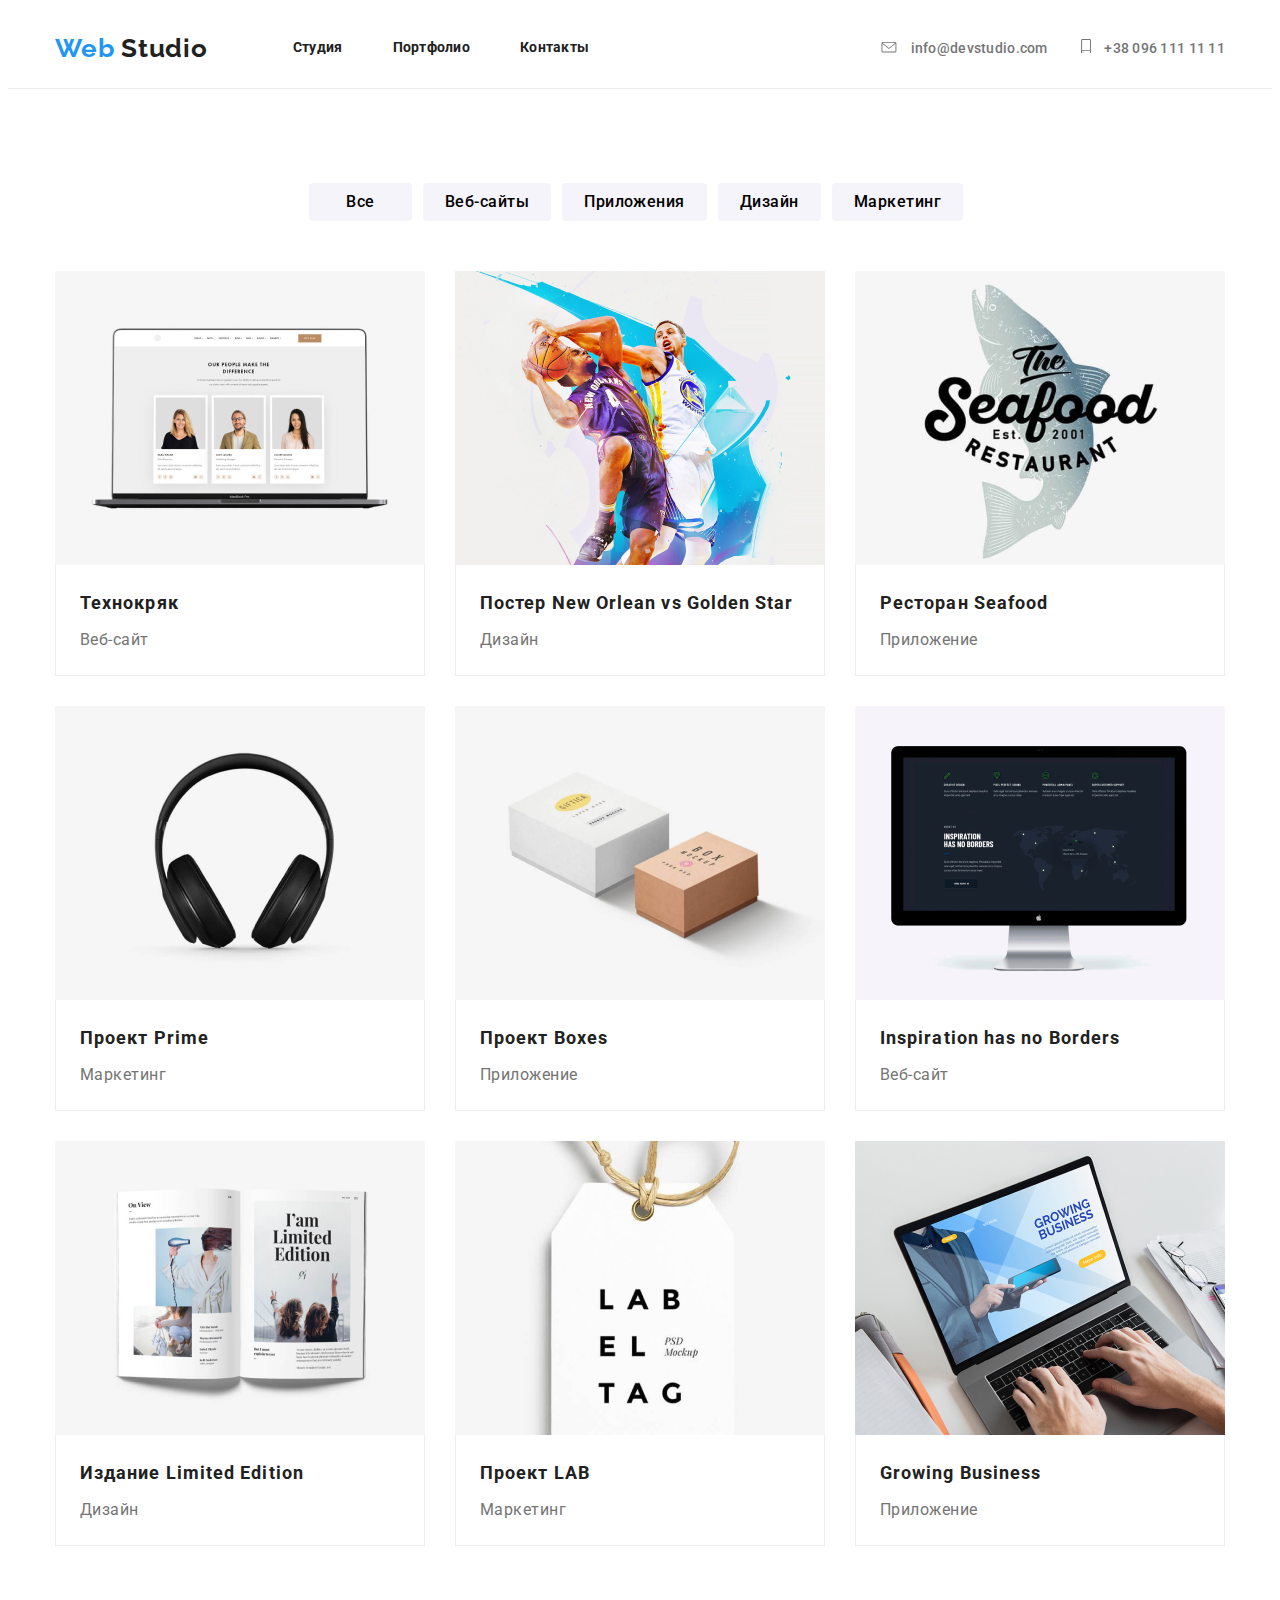
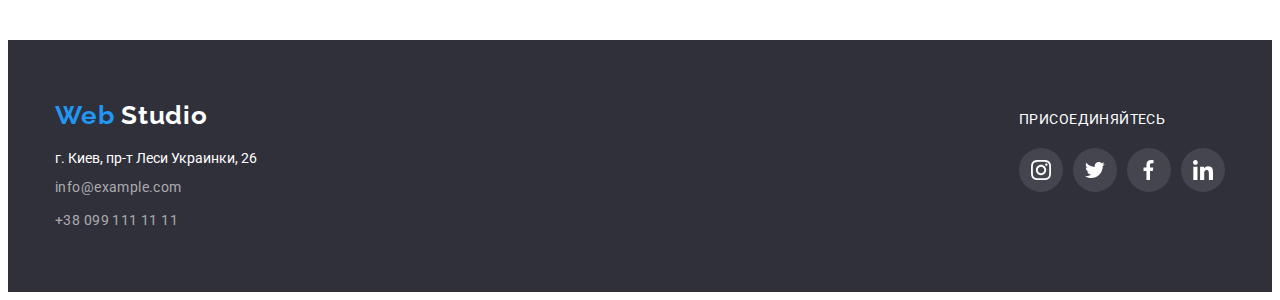
==== portfolio.html @ 4c8cc921 "Добавляє svg та ефект hover" ====
<!DOCTYPE html>
<html lang="ru">
  <head>
    <meta charset="UTF-8" />
    <meta name="viewport" content="width=device-width, initial-scale=1.0" />
    <link
      href="https://fonts.googleapis.com/css2?family=Raleway:wght@700&family=Roboto:wght@400;500;700;900&display=swap"
      rel="stylesheet"
    />
    <link rel="stylesheet" href="./css/styles.css" />
    <title>Portfolio</title>
  </head>

  <body>
    <!--Шапка сайту-->
    <header class="border-header">
      <div class="container">
        <a href="/">
          <p class="logo header"><span class="blue">Web</span> Studio</p>
        </a>

        <nav class="navheader">
          <ul class="without container">
            <li class="item">
              <a class="item-link" href="./index.html">Cтудия</a>
            </li>
            <li class="item">
              <a class="item-link" href="./portfolio.html">Портфолио</a>
            </li>
            <li class="item">
              <a class="item-link" href="#">Контакты</a>
            </li>
          </ul>
        </nav>

        <address class="phone-mail">
          <a class="contacts mr-right" href="mailto:info@devstudio.com">
            <svg class="icon" width="16px" height="11.2px">
              <use href="./images/sprit.svg#icon-post"></use>
            </svg>
            info@devstudio.com
          </a>
          <a class="contacts mr-right" href="tel:+380961111111">
            <svg class="icon" width="10px" height="14.94px">
              <use href="./images/sprit.svg#icon-smartphone"></use>
            </svg>
            +38 096 111 11 11</a
          >
        </address>
      </div>
    </header>

    <!-- Основне -->
    <main class="container-mr-top-bt">
      <div class="filter">
        <button class="filter-button" type="button">Все</button>
        <button class="filter-button" type="button">Веб-сайты</button>
        <button class="filter-button" type="button">Приложения</button>
        <button class="filter-button" type="button">Дизайн</button>
        <button class="filter-button" type="button">Маркетинг</button>
      </div>
      <ul class="without list">
        <li class="list-item">
          <a class="list-link" href="#">
            <img
              class="list-image"
              src="images/project-1.jpg"
              alt="Технокряк"
              width="370"
            />
            <div class="text-image">
              <h2 class="title-item">Технокряк</h2>
              <p class="text-item">Веб-сайт</p>
            </div>
          </a>
          
            <!-- <p class="text-definition">
                  Технокряк это современная площадка распространения коронавируса.
                  Компании используют эту платформу для цифрового шпионажа и атак на
                  защищённые сервера конкурентов.
                 </p> -->
          
        </li>
        <li class="list-item">
          <a class="list-link" href="#">
            <img
              class="list-image"
              src="images/project-2.jpg"
              alt="Постер New Orlean vs Golden Star"
              width="370"
            />
            <div class="text-image">
              <h2 class="title-item">Постер New Orlean vs Golden Star</h2>
              <p class="text-item">Дизайн</p>
            </div>
          </a>
          
            <!-- <p class="text-definition">
                      Технокряк это современная площадка распространения коронавируса.
                      Компании используют эту платформу для цифрового шпионажа и атак на
                      защищённые сервера конкурентов.
                  </p> -->
          
        </li>
        <li class="list-item">
          <a class="list-link" href="#">
            <img
              class="list-image"
              src="images/project-3.jpg"
              alt="Ресторан Seafood"
              width="370"
            />
            <div class="text-image">
              <h2 class="title-item">Ресторан Seafood</h2>
              <p class="text-item">Приложение</p>
          </a>
          
            <!-- <p class="text-definition">
                      Технокряк это современная площадка распространения коронавируса.
                      Компании используют эту платформу для цифрового шпионажа и атак на
                      защищённые сервера конкурентов.
                  </p> -->
          </div>
        </li>
        <li class="list-item">
          <a class="list-link" href="#">
            <img
              class="list-image"
              src="images/project-4.jpg"
              alt="Проект Prime"
              width="370"
            />
            <div class="text-image">
              <h2 class="title-item">Проект Prime</h2>
              <p class="text-item">Маркетинг</p>
            </div>
          </a>
          
            <!-- <p class="text-definition">
                      Технокряк это современная площадка распространения коронавируса.
                      Компании используют эту платформу для цифрового шпионажа и атак на
                      защищённые сервера конкурентов.
                  </p> -->
          
        </li>
        <li class="list-item">
          <a class="list-link" href="#">
            <img
              class="list-image"
              src="images/project-5.jpg"
              alt="Проект Boxes"
              width="370"
            />
            <div class="text-image">
              <h2 class="title-item">Проект Boxes</h2>
              <p class="text-item">Приложение</p>
          </a>
          
            <!-- <p class="text-definition">
                      Технокряк это современная площадка распространения коронавируса.
                      Компании используют эту платформу для цифрового шпионажа и атак на
                      защищённые сервера конкурентов.
                  </p> -->
          </div>
        </li>
        <li class="list-item">
          <a class="list-link" href="#">
            <img
              class="list-image"
              src="images/project-6.jpg"
              alt="Inspiration has no Borders"
              width="370"
            />
          <div class="text-image">
            <h2 class="title-item">Inspiration has no Borders</h2>
            <p class="text-item">Веб-сайт</p>
          </div>
          </a>
            <!-- <p class="text-definition">
                      Технокряк это современная площадка распространения коронавируса.
                      Компании используют эту платформу для цифрового шпионажа и атак на
                      защищённые сервера конкурентов.
                  </p> -->
          
        </li>
        <li class="list-item">
          <a class="list-link" href="#">
            <img
              class="list-image"
              src="images/project-7.jpg"
              alt="Издание Limited Edition"
              width="370"
            />
            <div class="text-image">
              <h2 class="title-item">Издание Limited Edition</h2>
              <p class="text-item">Дизайн</p>
            </div>
          </a>
          
            <!-- <p class="text-definition">
                      Технокряк это современная площадка распространения коронавируса.
                      Компании используют эту платформу для цифрового шпионажа и атак на
                      защищённые сервера конкурентов.
                  </p> -->
          
        </li>
        <li class="list-item">
          <a class="list-link" href="#">
            <img
              class="list-image"
              src="images/project-8.jpg"
              alt="Проект LAB"
              width="370"
            />
            <div class="text-image">
              <h2 class="title-item">Проект LAB</h2>
              <p class="text-item">Маркетинг</p>
            </div>
          </a>
          
            <!-- <p class="text-definition">
                      Технокряк это современная площадка распространения коронавируса.
                      Компании используют эту платформу для цифрового шпионажа и атак на
                      защищённые сервера конкурентов.
                  </p> -->
          
        </li>
        <li class="list-item">
          <a class="list-link" href="#">
            <img
              class="list-image"
              src="images/project-9.jpg"
              alt="Growing Business"
              width="370"
            />
            <div class="text-image">
              <h2 class="title-item">Growing Business</h2>
              <p class="text-item">Приложение</p>
            </div>
          </a>
          
            <!-- <p class="text-definition">
                    Технокряк это современная площадка распространения коронавируса.
                    Компании используют эту платформу для цифрового шпионажа и атак на
                    защищённые сервера конкурентов.
                  </p> -->
          
        </li>
      </ul>
    </main>

    <!--Підвал сайту-->
    <footer class="footer_all">
      <div class="footer">
        <div class="address">
          <a href="/">
            <p class="logo white"><span class="blue">Web</span> Studio</p>
          </a>
          <address>
            <a
              class="address-link"
              href="https://www.google.com/maps/place/%D0%B1%D1%83%D0%BB%D1%8C%D0%B2%D0%B0%D1%80+%D0%9B%D0%B5%D1%81%D1%96+%D0%A3%D0%BA%D1%80%D0%B0%D1%97%D0%BD%D0%BA%D0%B8,+26,+%D0%9A%D0%B8%D1%97%D0%B2,+02000/@50.4265807,30.5361971,17z/data=!3m1!4b1!4m5!3m4!1s0x40d4cf0e033ecbe9:0x57a4dffefec77da0!8m2!3d50.4265807!4d30.5383858"
              target="_blank"
            >
              г. Киев, пр-т Леси Украинки, 26</a
            >
            <a class="contact-footer alfa" href="mailto:info@example.com"
              >info@example.com</a
            >
            <a class="contact-footer alfa" href="tel:+380991111111"
              >+38 099 111 11 11</a
            >
          </address>
        </div>

        <div>
          <p class="join-in">Присоединяйтесь</p>
          <div class="social-footer">
            <a
              class="social-links color-footer"
              href="#"
              aria-label="Instagram"
            >
              <svg width="20px" height="20px">
                <use href="./images/sprit.svg#icon-instagram"></use>
              </svg>
            </a>
            <a class="social-links color-footer" href="#" aria-label="Twitter">
              <svg width="20px" height="20px">
                <use href="./images/sprit.svg#icon-twitter"></use>
              </svg>
            </a>
            <a class="social-links color-footer" href="#" aria-label="Facebook">
              <svg width="20px" height="20px">
                <use href="./images/sprit.svg#icon-facebook"></use>
              </svg>
            </a>
            <a class="social-links color-footer" href="#" aria-label="Linkedin">
              <svg width="20px" height="20px">
                <use href="./images/sprit.svg#icon-linkedin"></use>
              </svg>
            </a>
          </div>
        </div>

        <!-- <div class="mailing">
              <p class="mailing-news socmail">Подпишитесь на рассылку<p>
              <input value="E-mail" />
              <a class="button subscribe" type="button" href="#">
                Подписаться
                <img
                  class="mailing-icon"
                  src="images/telega_footer.svg"
                  alt="Telegram"
                />
              </a>
            </div> -->
      </div>
    </footer>
  </body>
</html>
---- css/styles.css ----
/* Стилі для сторінки Головна*/
html {
  box-sizing: border-box;
}

*,
*::before,
*::after {
  box-sizing: inherit;
}

:root {
  --white: #ffffff;
  --dark: #212121;
  --gray: #757575;
  --blue: #2196f3;
  --btn-gray: #f5f4fa;
  --footer-gray: #2f303a;
  --border-gray: #eeeeee;
  --social-gray: #afb1b8;
  --bgc-social: (255, 255, 255, 0.1);
}
body {
  font-family: "Roboto", sans-serif;
  font-size: 14px;
  line-height: 1.14;
  color: var(--gray);

  background-color: var(--white);
}

a {
  text-decoration-line: none;
}

.mr-right:not(:last-child) {
  margin-right: 30px;
}

.border {
  border-bottom: 1px solid #ececec;
}

.container {
  display: flex;
  align-items: center;
  max-width: 1200px;
  margin: 0 auto;
  padding-right: 15px;
  padding-left: 15px;
}

.container-mr-top {
  max-width: 1200px;
  margin: 0 auto;
  padding-right: 15px;
  padding-top: 94px;
  padding-left: 15px;
}

.container-mr-top-bt {
  max-width: 1200px;
  margin: 0 auto;
  padding-right: 15px;
  padding-top: 94px;
  padding-bottom: 94px;
  padding-left: 15px;
}

.without {
  padding: 0;
  margin: 0;
  list-style: none;
}

/*  Верхня лінія */

/* стилі для лого */
.header {
  margin: 0 85px 0 0;
}

.logo {
  font-family: "Raleway", sans-serif;
  font-weight: 700;
  font-size: 26px;
  line-height: 1.19;
  letter-spacing: 0.03em;
  color: var(--dark);
}

.blue {
  color: var(--blue);
}
/* нижнє лого */
.white {
  margin: 0 0 20px 0;

  color: var(--white);
}

/* навігація */
.navheader {
  display: flex;
}

.item:not(:last-child) {
  margin-right: 50px;
}

.item-link {
  display: block;
  padding-top: 32px;
  padding-bottom: 32px;

  font-family: "Roboto", sans-serif;
  font-style: normal;
  font-weight: 700;
  font-size: 14px;
  line-height: 1.14;
  letter-spacing: 0.02em;

  color: var(--dark);
}

.item-link:hover {
  color: var(--blue);
}

.item-link:focus {
  color: var(--blue);
}

/* контакти */
.phone-mail {
  margin-left: auto;
}

.contacts {
  font-style: normal;
  font-weight: 500;
  letter-spacing: 0.02em;

  color: var(--gray);
}

.contacts:hover {
  color: var(--blue);
}

.contacts:focus {
  color: var(--blue);
}

.icon {
  margin-right: 10px;
  fill: currentColor;
}

/* Шапка */
.back-gr {
  margin: 0 auto;
  max-width: 1600px;
  min-height: 600px;
  background-image: linear-gradient(
      to right,
      rgba(47, 48, 58, 0.8),
      rgba(47, 48, 58, 0.8)
    ),
    url(../images/Header_img_cop.jpg);

  /* background: rgba(47, 48, 58, 0.8);
  background-color: var(--gray); */
}

.hero {
  max-width: 1200px;
  margin: 0 auto;
  padding: 200px 452px 0;
  background-size: cover;
  padding-right: 15px;
  padding-left: 15px;
  text-align: center;
}

.het-title {
  margin-top: 0;
  margin-bottom: 30px;

  font-weight: 900;
  font-size: 44px;
  line-height: 1.36;
  letter-spacing: 0.06em;

  color: var(--white);

  text-align: center;
}

/* стилі для кнопок */

.button {
  display: inline-block;
  min-width: 200px;
  height: 50px;
  border-radius: 4px;
  border: 0;
  padding: 10px 32px;

  font-weight: 700;
  font-size: 16px;
  line-height: 1.87;
  letter-spacing: 0.06em;

  color: var(--white);
  background-color: var(--blue);
}

/* Особливості */

.features {
  display: flex;
}

.features-item {
  display: flex;
  justify-content: center;
  align-items: center;

  margin-bottom: 30px;
  width: 270px;
  height: 120px;

  background-color: var(--btn-gray);
  border-radius: 4px;
}

.feature-title {
  margin-top: 0;
  margin-bottom: 10px;

  font-weight: 700;
  letter-spacing: 0.03em;

  color: var(--dark);
}

.feature-text {
  margin-top: 0;
  margin-bottom: 0;

  line-height: 1.71;
}

/* Діяльність */

.activety {
  width: calc((100%-60px) / 3);
}

.activity-list {
  display: flex;
}

.title {
  margin-top: 0;
  margin-bottom: 50px;

  font-weight: 700;
  font-size: 36px;
  line-height: 1.16;
  letter-spacing: 0.03em;
  text-align: center;

  color: var(--dark);
}

.mini-title {
  margin-top: 0;
  margin-bottom: 0px;

  font-weight: 700;
  color: var(--white);
}

/* Команда */

.bgc-team {
  background-color: var(--btn-gray);
}

.team {
  display: flex;
}

.team-card {
  text-align: center;
  box-shadow: 0px 2px 1px rgba(0, 0, 0, 0.2), 0px 1px 1px rgba(0, 0, 0, 0.14),
    0px 1px 3px rgba(0, 0, 0, 0.12);
  border-radius: 0px 0px 4px 4px;
  width: calc((100%-90px) / 4);
  padding-bottom: 24px;

  background-color: var(--white);
}

.team-foto {
  margin-bottom: 30px;
}

.social {
  display: flex;
  justify-content: space-between;
  padding: 0 32px;
}

.social-links {
  display: flex;
  justify-content: center;
  align-items: center;

  fill: currentColor;

  width: 44px;
  height: 44px;
  border-radius: 50%;
}

.color-team {
  color: var(--social-gray);
}

.social-links:hover {
  color: var(--white);
  background-color: var(--blue);
}

.name {
  margin-top: 0;
  margin-bottom: 10px;

  font-weight: 500;
  font-size: 16px;
  line-height: 1.19;
  letter-spacing: 0.03em;

  color: var(--dark);
}

.position {
  margin-top: 0;
  margin-bottom: 16px;

  font-size: 16px;
  line-height: 1.19;
  letter-spacing: 0.03em;
}

/* Постійні клієнти */

.customers {
  display: flex;
}

.customer-item {
  width: calc((100%-150px) / 6);
}
.customer-link {
  display: flex;
  justify-content: center;
  align-items: center;

  height: 90px;

  color: var(--social-gray);
  border: 1px solid var(--social-gray);
  box-sizing: border-box;
  border-radius: 4px;
}

.customer-link {
  fill: currentColor;
}

.customer-link:hover {
  color: var(--blue);
  border: 1px solid var(--blue);
}

/* Підвал сайту */
.footer_all {
  background: var(--footer-gray);
}

.footer {
  display: flex;
  align-items: baseline;
  justify-content: space-between;
  padding: 60px 15px;
  max-width: 1200px;
  margin: 0 auto;
}

.contact-footer {
  font-style: normal;
  font-size: 14px;
  line-height: 1.71;
  letter-spacing: 0.03em;
}

.address-link {
  display: block;
  margin-bottom: 9px;

  font-style: normal;

  color: var(--white);
}

.alfa {
  display: block;
  color: rgba(255, 255, 255, 0.6);
}

.alfa:not(:last-child) {
  margin-bottom: 9px;
}

.join-in {
  margin: 0 0 20px 0;
  text-transform: uppercase;
  letter-spacing: 0.03em;
  color: var(--white);
}

.social-footer {
  display: flex;
}

.color-footer {
  color: var(--white);
  background-color: rgba(255, 255, 255, 0.1);
}

.color-footer:not(:last-child) {
  margin-right: 10px;
}

.mailing {
  margin-left: auto;
}

.subscribe {
  text-align: center;
  padding: 13px 0 13px 29px;
}

.mailing-icon {
  text-align: center;
}

/* Стилі для сторінки Портфоліо*/

/* Шапка сайту- */
.border-header {
  border-bottom: 1px solid #ececec;
}
/* Основне */
/* Стиль на filter */

.filter {
  text-align: center;
}

.filter-button {
  margin-right: 8px;
  margin-bottom: 50px;
  padding: 6px 22px;

  min-width: 103px;
  height: 38px;

  font-family: "Roboto", sans-serif;
  font-style: normal;
  font-weight: 500;
  font-size: 16px;
  line-height: 1.62;
  text-align: center;
  letter-spacing: 0.03em;

  background: var(--btn-gray);
  border-radius: 4px;
  border: none;
}

.filter-button:hover {
  color: var(--white);
  background-color: var(--blue);
}

.filter-button:focus {
  color: var(--white);
  background-color: var(--blue);
}

.filter-button:not(:last-child) {
  margin-right: 8px;
}

/*стилі на списки   */

.list {
  display: flex;
  flex-wrap: wrap;
}

.list-item {
  width: 370px;
  margin-right: 30px;
  margin-bottom: 30px;
}

.list-item:hover {
  box-shadow: 0px 1px 1px rgba(0, 0, 0, 0.12), 0px 4px 4px rgba(0, 0, 0, 0.06),
    1px 4px 6px rgba(0, 0, 0, 0.16);
}

.list-item:nth-child(3n) {
  margin-right: 0;
}

.list-item:nth-last-child(-n + 3) {
  margin-bottom: 0;
}

.list-link {
  display: block;
}

.list-image {
  display: block;
  max-width: 100%;
  height: auto;
}

.text-image {
  padding: 20px 24px;
  border-right: 1px solid var(--border-gray);
  border-bottom: 1px solid var(--border-gray);
  border-left: 1px solid var(--border-gray);

  /* box-sizing: border-box; */

  background: var(--white);
}

.title-item {
  margin-top: 0;
  margin-bottom: 4px;
  font-size: 18px;
  line-height: 2;

  letter-spacing: 0.06em;

  color: var(--dark);
}

.text-item {
  margin-top: 0;
  margin-bottom: 0;

  font-weight: 400;
  font-size: 16px;
  line-height: 1.87;
  letter-spacing: 0.03em;

  color: var(--gray);
}

.text-definition {
  font-weight: 400;
  font-size: 18px;
  line-height: 1.56;

  letter-spacing: 0.03em;

  color: var(--white);
}
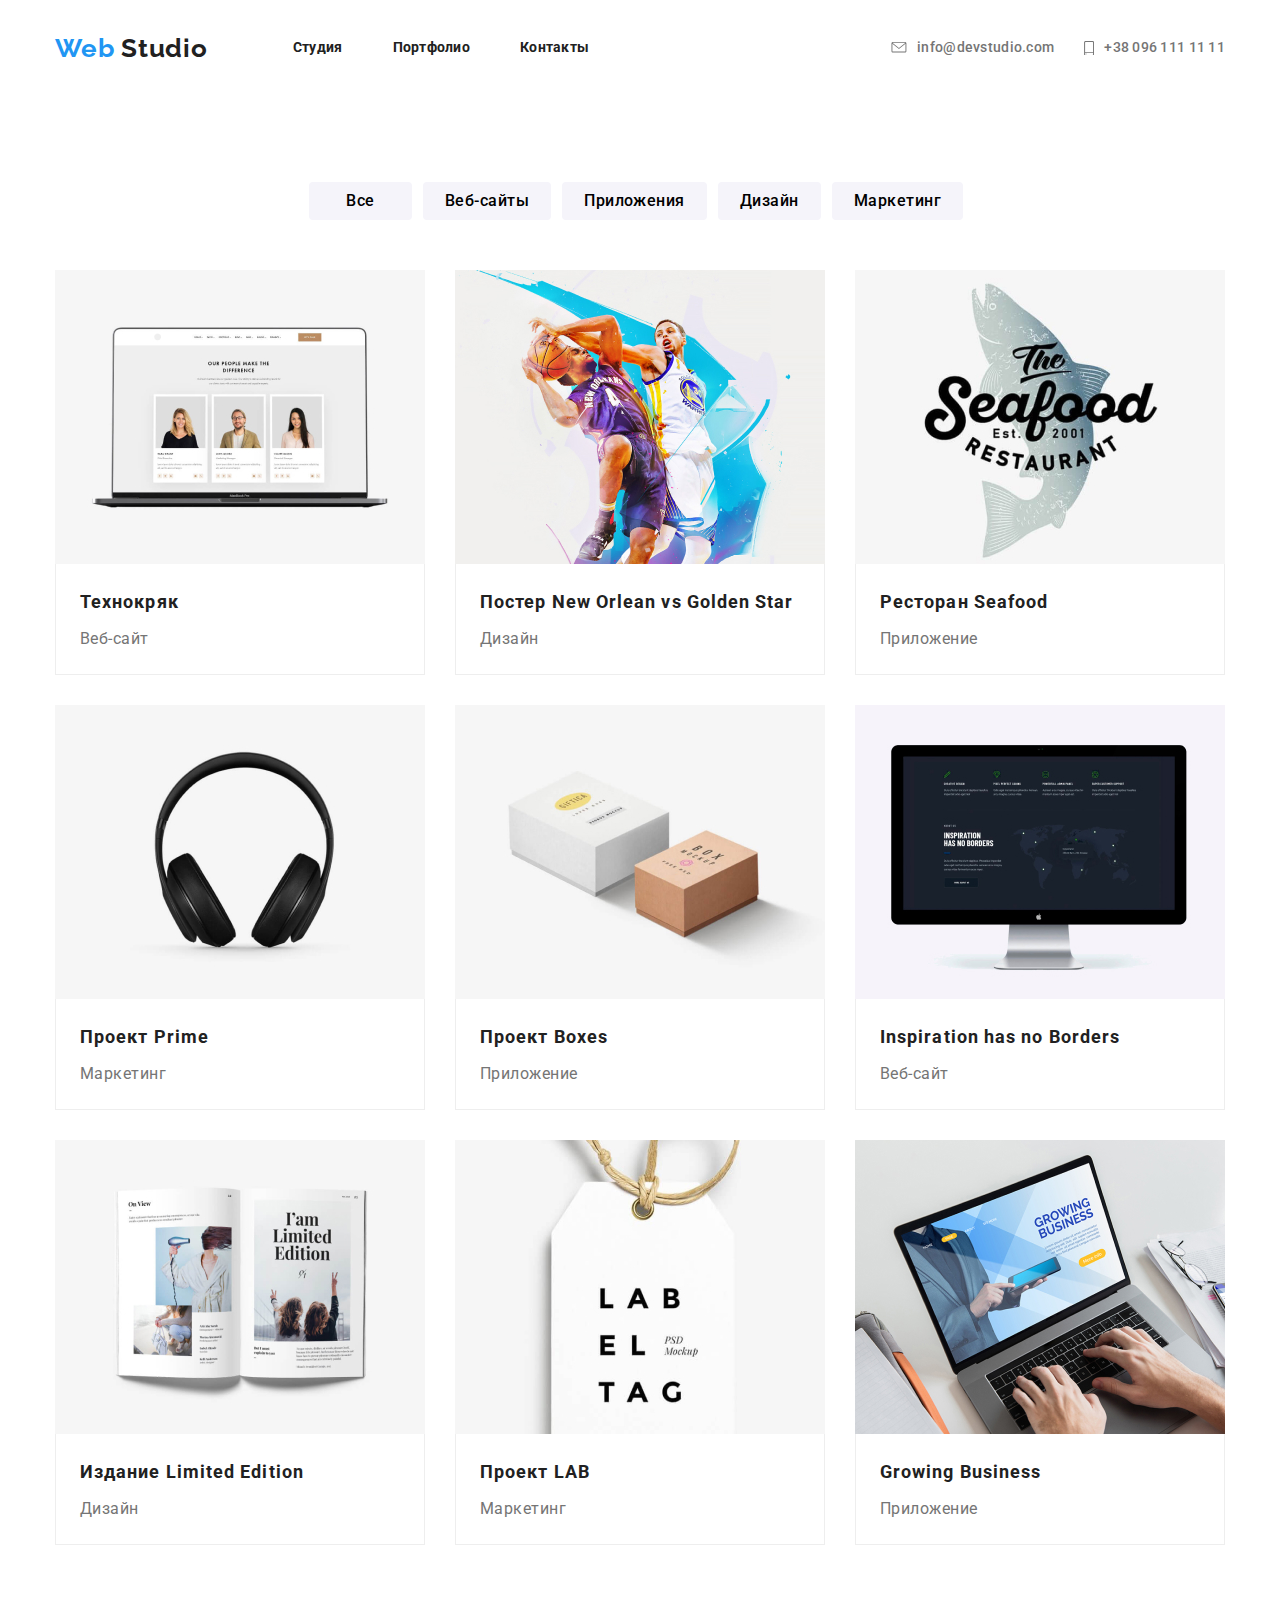
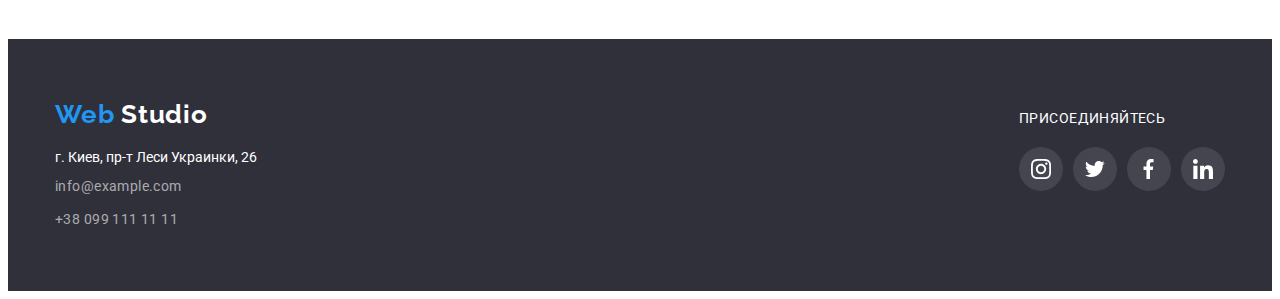
==== commit 9e7fd32b: "Update portfolio.html" ====
--- a/portfolio.html
+++ b/portfolio.html
@@ -13,12 +13,12 @@
 
   <body>
     <!--Шапка сайту-->
-    <header class="border-header">
+    <header>
       <div class="container">
         <a href="/">
           <p class="logo header"><span class="blue">Web</span> Studio</p>
         </a>
-
+    
         <nav class="navheader">
           <ul class="without container">
             <li class="item">
@@ -32,20 +32,20 @@
             </li>
           </ul>
         </nav>
-
+    
         <address class="phone-mail">
           <a class="contacts mr-right" href="mailto:info@devstudio.com">
             <svg class="icon" width="16px" height="11.2px">
               <use href="./images/sprit.svg#icon-post"></use>
             </svg>
-            info@devstudio.com
+            <span>info@devstudio.com</span>
           </a>
           <a class="contacts mr-right" href="tel:+380961111111">
             <svg class="icon" width="10px" height="14.94px">
               <use href="./images/sprit.svg#icon-smartphone"></use>
             </svg>
-            +38 096 111 11 11</a
-          >
+            <span>+38 096 111 11 11</span>
+          </a>
         </address>
       </div>
     </header>
--- a/css/styles.css
+++ b/css/styles.css
@@ -133,10 +133,14 @@
 
 /* контакти */
 .phone-mail {
+  display: flex;
+  align-items: center;
   margin-left: auto;
 }
 
 .contacts {
+  display: flex;
+  align-items: center;
   font-style: normal;
   font-weight: 500;
   letter-spacing: 0.02em;
@@ -168,23 +172,23 @@
       rgba(47, 48, 58, 0.8)
     ),
     url(../images/Header_img_cop.jpg);
-
-  /* background: rgba(47, 48, 58, 0.8);
-  background-color: var(--gray); */
 }
 
 .hero {
   max-width: 1200px;
   margin: 0 auto;
+  text-align: center;
   padding: 200px 452px 0;
   background-size: cover;
   padding-right: 15px;
   padding-left: 15px;
-  text-align: center;
 }
 
 .het-title {
-  margin-top: 0;
+  max-width: 696px;
+  margin-top: 0;
+  margin-right: auto;
+  margin-left: auto;
   margin-bottom: 30px;
 
   font-weight: 900;
@@ -193,8 +197,6 @@
   letter-spacing: 0.06em;
 
   color: var(--white);
-
-  text-align: center;
 }
 
 /* стилі для кнопок */
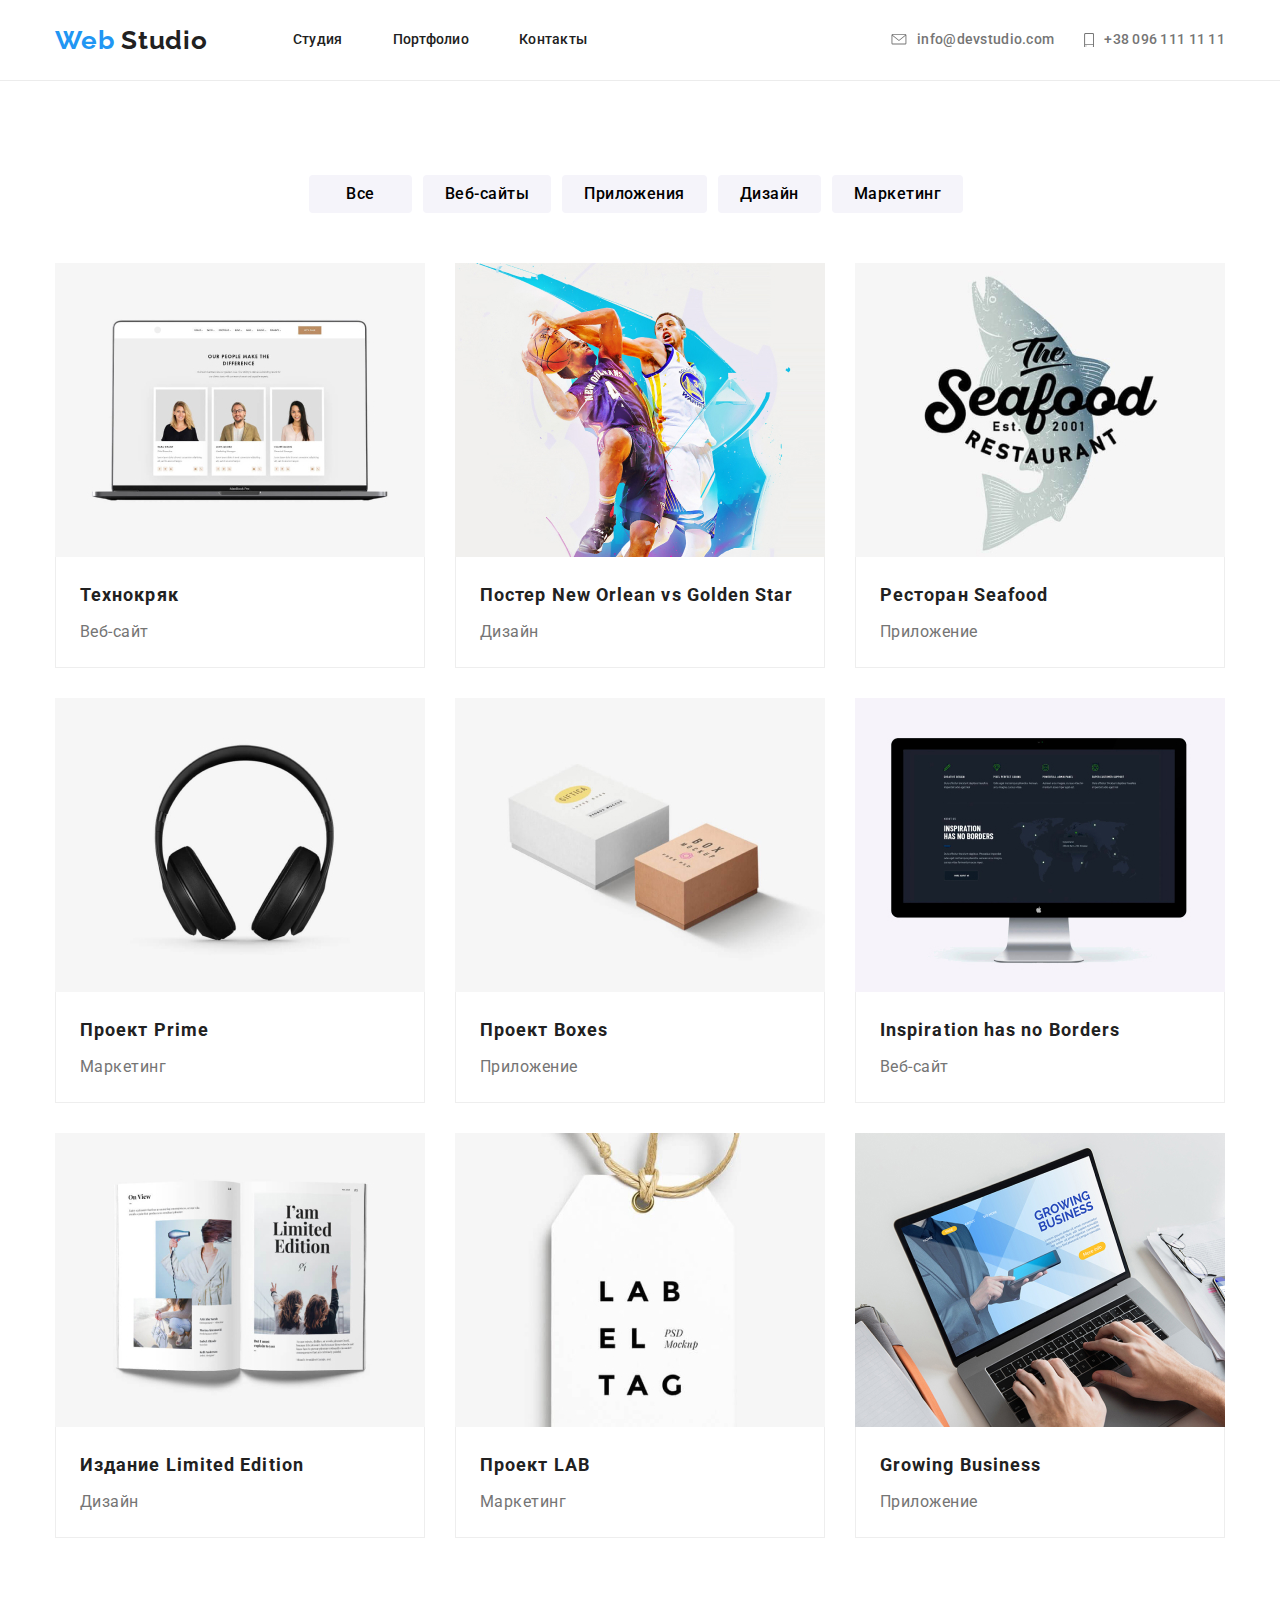
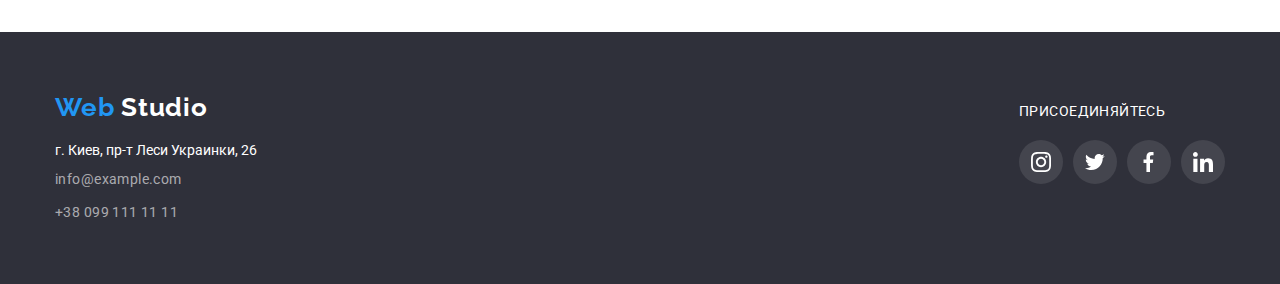
==== commit e767abb2: "Update portfolio.html" ====
--- a/portfolio.html
+++ b/portfolio.html
@@ -13,7 +13,7 @@
 
   <body>
     <!--Шапка сайту-->
-    <header>
+    <header class="border">
       <div class="container">
         <a href="/">
           <p class="logo header"><span class="blue">Web</span> Studio</p>
--- a/css/styles.css
+++ b/css/styles.css
@@ -21,6 +21,7 @@
   --bgc-social: (255, 255, 255, 0.1);
 }
 body {
+  margin: 0;
   font-family: "Roboto", sans-serif;
   font-size: 14px;
   line-height: 1.14;
@@ -115,7 +116,7 @@
 
   font-family: "Roboto", sans-serif;
   font-style: normal;
-  font-weight: 700;
+  font-weight: 500;
   font-size: 14px;
   line-height: 1.14;
   letter-spacing: 0.02em;
